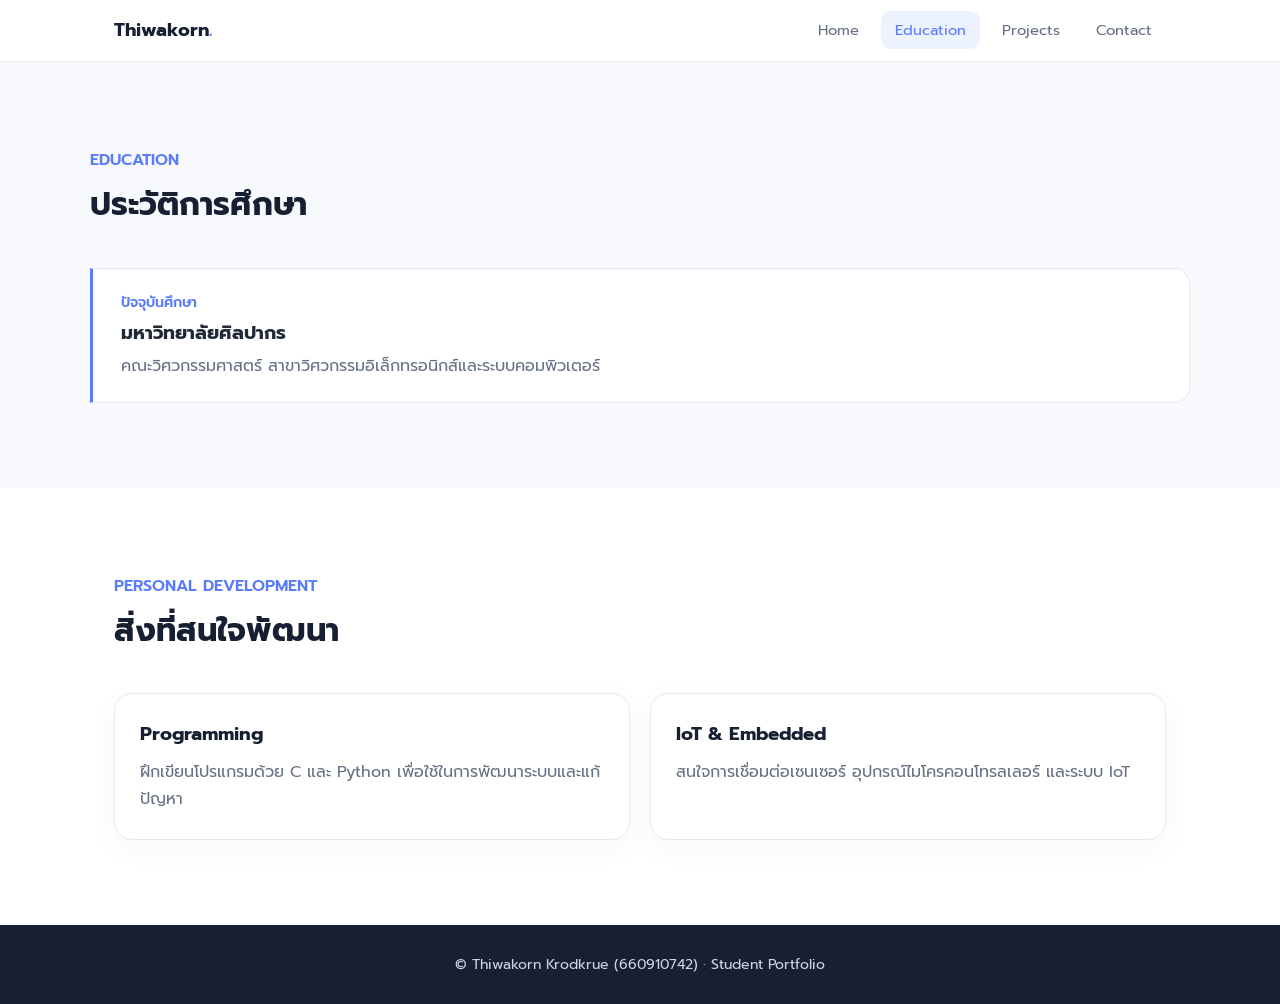
==== education.html @ 5153bcfa "Create education.html" ====
<!DOCTYPE html>
<html lang="th">
<head>
    <meta charset="UTF-8">
    <meta name="viewport" content="width=device-width, initial-scale=1.0">
    <title>Thiwakorn | Education</title>
    <link rel="stylesheet" href="style.css">
</head>
<body>
    <nav class="navbar">
        <div class="nav-inner">
            <a class="logo" href="index.html">Thiwakorn<span>.</span></a>
            <ul class="nav-links">
                <li><a href="index.html">Home</a></li>
                <li><a class="active" href="education.html">Education</a></li>
                <li><a href="projects.html">Projects</a></li>
                <li><a href="contact.html">Contact</a></li>
            </ul>
        </div>
    </nav>

    <main>
        <section class="section container">
            <div class="section-title">
                <div class="small">EDUCATION</div>
                <h2>ประวัติการศึกษา</h2>
            </div>
            
            <div class="timeline">
                <div class="timeline-item">
                    <div class="date">ปัจจุบันศึกษา</div>
                    <h3>มหาวิทยาลัยศิลปากร</h3>
                    <p>คณะวิศวกรรมศาสตร์ สาขาวิศวกรรมอิเล็กทรอนิกส์และระบบคอมพิวเตอร์</p>
                </div>
            </div>
        </section>

        <section class="section alt">
            <div class="container">
                <div class="section-title">
                    <div class="small">PERSONAL DEVELOPMENT</div>
                    <h2>สิ่งที่สนใจพัฒนา</h2>
                </div>
                <div class="grid-2">
                    <div class="card">
                        <h3>Programming</h3>
                        <p>ฝึกเขียนโปรแกรมด้วย C และ Python เพื่อใช้ในการพัฒนาระบบและแก้ปัญหา</p>
                    </div>
                    <div class="card">
                        <h3>IoT & Embedded</h3>
                        <p>สนใจการเชื่อมต่อเซนเซอร์ อุปกรณ์ไมโครคอนโทรลเลอร์ และระบบ IoT</p>
                    </div>
                </div>
            </div>
        </section>
    </main>

    <footer>© Thiwakorn Krodkrue (660910742) · Student Portfolio</footer>
</body>
</html>
---- style.css ----
@import url('https://fonts.googleapis.com/css2?family=Prompt:wght@300;400;500;600;700&display=swap');

:root{
  --bg:#f7f9fc;
  --card:#ffffff;
  --text:#1f2937;
  --muted:#667085;
  --line:#e5eaf1;
  --accent:#5b7cfa;
  --accent-soft:#edf2ff;
  --dark:#172033;
}

*{box-sizing:border-box;margin:0;padding:0}
html{scroll-behavior:smooth}
body{
  font-family:'Prompt',sans-serif;
  background:var(--bg);
  color:var(--text);
  line-height:1.7;
}
a{text-decoration:none;color:inherit}
img{max-width:100%;display:block}

.navbar{
  position:sticky;top:0;z-index:10;
  background:rgba(255,255,255,.92);
  backdrop-filter:blur(12px);
  border-bottom:1px solid var(--line);
}
.nav-inner{
  max-width:1100px;margin:auto;padding:15px 24px;
  display:flex;align-items:center;justify-content:space-between;
}
.logo{font-size:1.15rem;font-weight:700;color:var(--dark)}
.logo span{color:var(--accent)}
.nav-links{display:flex;gap:8px;list-style:none;flex-wrap:wrap}
.nav-links a{
  padding:8px 14px;border-radius:10px;color:var(--muted);
  font-size:.92rem;transition:.2s;
}
.nav-links a:hover,.nav-links a.active{background:var(--accent-soft);color:var(--accent)}

.container{max-width:1100px;margin:auto;padding:0 24px}
.hero{
  min-height:calc(100vh - 70px);
  display:grid;grid-template-columns:1.35fr .65fr;
  gap:60px;align-items:center;padding:70px 0;
}
.eyebrow{
  color:var(--accent);font-weight:600;letter-spacing:.5px;margin-bottom:8px;
}
.hero h1{font-size:clamp(2.2rem,6vw,4.2rem);line-height:1.12;color:var(--dark)}
.hero h1 span{color:var(--accent)}
.hero h2{font-size:1.15rem;font-weight:400;color:var(--muted);margin:18px 0}
.hero p{color:var(--muted);max-width:650px}
.buttons{display:flex;gap:12px;margin-top:26px;flex-wrap:wrap}
.btn{
  display:inline-flex;align-items:center;justify-content:center;
  padding:11px 18px;border-radius:12px;font-weight:500;
  border:1px solid var(--line);background:#fff;
}
.btn.primary{background:var(--accent);color:#fff;border-color:var(--accent)}
.btn:hover{transform:translateY(-1px)}

.profile-wrap{display:flex;justify-content:center}
.profile{
  width:310px;height:390px;object-fit:cover;
  border-radius:28px;
  border:8px solid #fff;
  box-shadow:0 20px 55px rgba(31,41,55,.13);
}

.section{padding:85px 0}
.section.alt{background:#fff}
.section-title{margin-bottom:35px}
.section-title .small{color:var(--accent);font-weight:600}
.section-title h2{font-size:2rem;color:var(--dark);margin-top:4px}

.grid-3{display:grid;grid-template-columns:repeat(3,1fr);gap:20px}
.grid-2{display:grid;grid-template-columns:repeat(2,1fr);gap:20px}
.card{
  background:var(--card);border:1px solid var(--line);border-radius:18px;
  padding:25px;box-shadow:0 8px 30px rgba(31,41,55,.04);
}
.card h3{margin-bottom:8px;color:var(--dark)}
.card p{color:var(--muted)}
.icon{
  width:42px;height:42px;border-radius:12px;background:var(--accent-soft);
  color:var(--accent);display:grid;place-items:center;margin-bottom:16px;font-weight:700;
}
.tags{display:flex;gap:8px;flex-wrap:wrap;margin-top:16px}
.tag{
  background:#f1f4f8;border:1px solid var(--line);padding:4px 10px;
  border-radius:999px;font-size:.82rem;color:#4b5563;
}

.skill-list{display:flex;gap:12px;flex-wrap:wrap}
.skill{
  padding:10px 16px;border-radius:12px;background:var(--accent-soft);
  color:#405ec5;font-weight:500;
}
.timeline{display:grid;gap:18px}
.timeline-item{
  position:relative;padding:22px 24px 22px 28px;
  border-left:3px solid var(--accent);background:#fff;
  border-radius:0 16px 16px 0;border-top:1px solid var(--line);
  border-right:1px solid var(--line);border-bottom:1px solid var(--line);
}
.timeline-item .date{color:var(--accent);font-size:.88rem;font-weight:600}
.timeline-item h3{margin:3px 0}
.timeline-item p{color:var(--muted)}

.project-card{overflow:hidden;padding:0}
.project-content{padding:24px}
.project-number{
  height:150px;background:linear-gradient(135deg,#eef2ff,#f8fbff);
  display:grid;place-items:center;color:var(--accent);font-size:2.5rem;font-weight:700;
}
.project-content h3{margin-bottom:8px}
.project-content p{font-size:.94rem}

.contact-box{
  display:grid;grid-template-columns:1fr 1fr;gap:20px;
}
.contact-item{
  padding:20px;border:1px solid var(--line);border-radius:15px;background:#fff;
}
.contact-item .label{font-size:.82rem;color:var(--muted)}
.contact-item .value{font-weight:500;margin-top:3px;word-break:break-word}

footer{
  text-align:center;padding:28px 24px;background:var(--dark);color:#cbd5e1;
  font-size:.88rem;
}

@media(max-width:800px){
  .hero{grid-template-columns:1fr;text-align:center;gap:35px;padding:55px 0}
  .hero p{margin:auto}
  .buttons{justify-content:center}
  .profile-wrap{order:-1}
  .profile{width:230px;height:290px}
  .grid-3,.grid-2,.contact-box{grid-template-columns:1fr}
  .nav-inner{align-items:flex-start;gap:10px;flex-direction:column}
  .nav-links{width:100%;justify-content:center}
  .section{padding:65px 0}
}
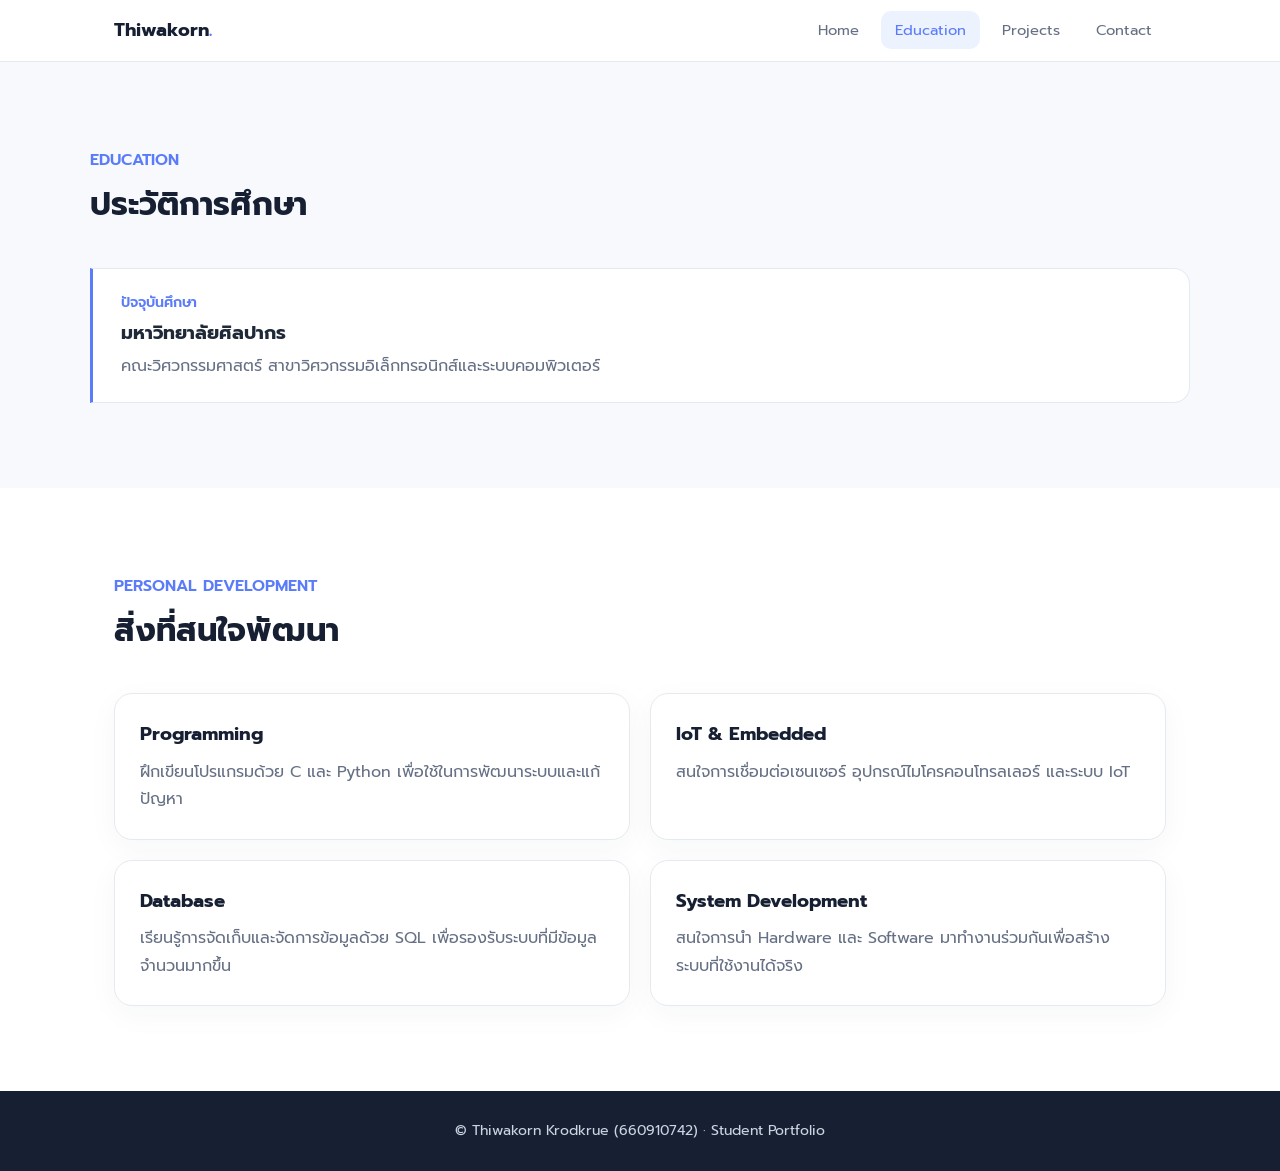
==== commit 7942bdc4: "Update education.html" ====
--- a/education.html
+++ b/education.html
@@ -50,6 +50,14 @@
                         <h3>IoT & Embedded</h3>
                         <p>สนใจการเชื่อมต่อเซนเซอร์ อุปกรณ์ไมโครคอนโทรลเลอร์ และระบบ IoT</p>
                     </div>
+                    <div class="card">
+                        <h3>Database</h3>
+                        <p>เรียนรู้การจัดเก็บและจัดการข้อมูลด้วย SQL เพื่อรองรับระบบที่มีข้อมูลจำนวนมากขึ้น</p>
+                    </div>
+                    <div class="card">
+                        <h3>System Development</h3>
+                        <p>สนใจการนำ Hardware และ Software มาทำงานร่วมกันเพื่อสร้างระบบที่ใช้งานได้จริง</p>
+                    </div>
                 </div>
             </div>
         </section>
